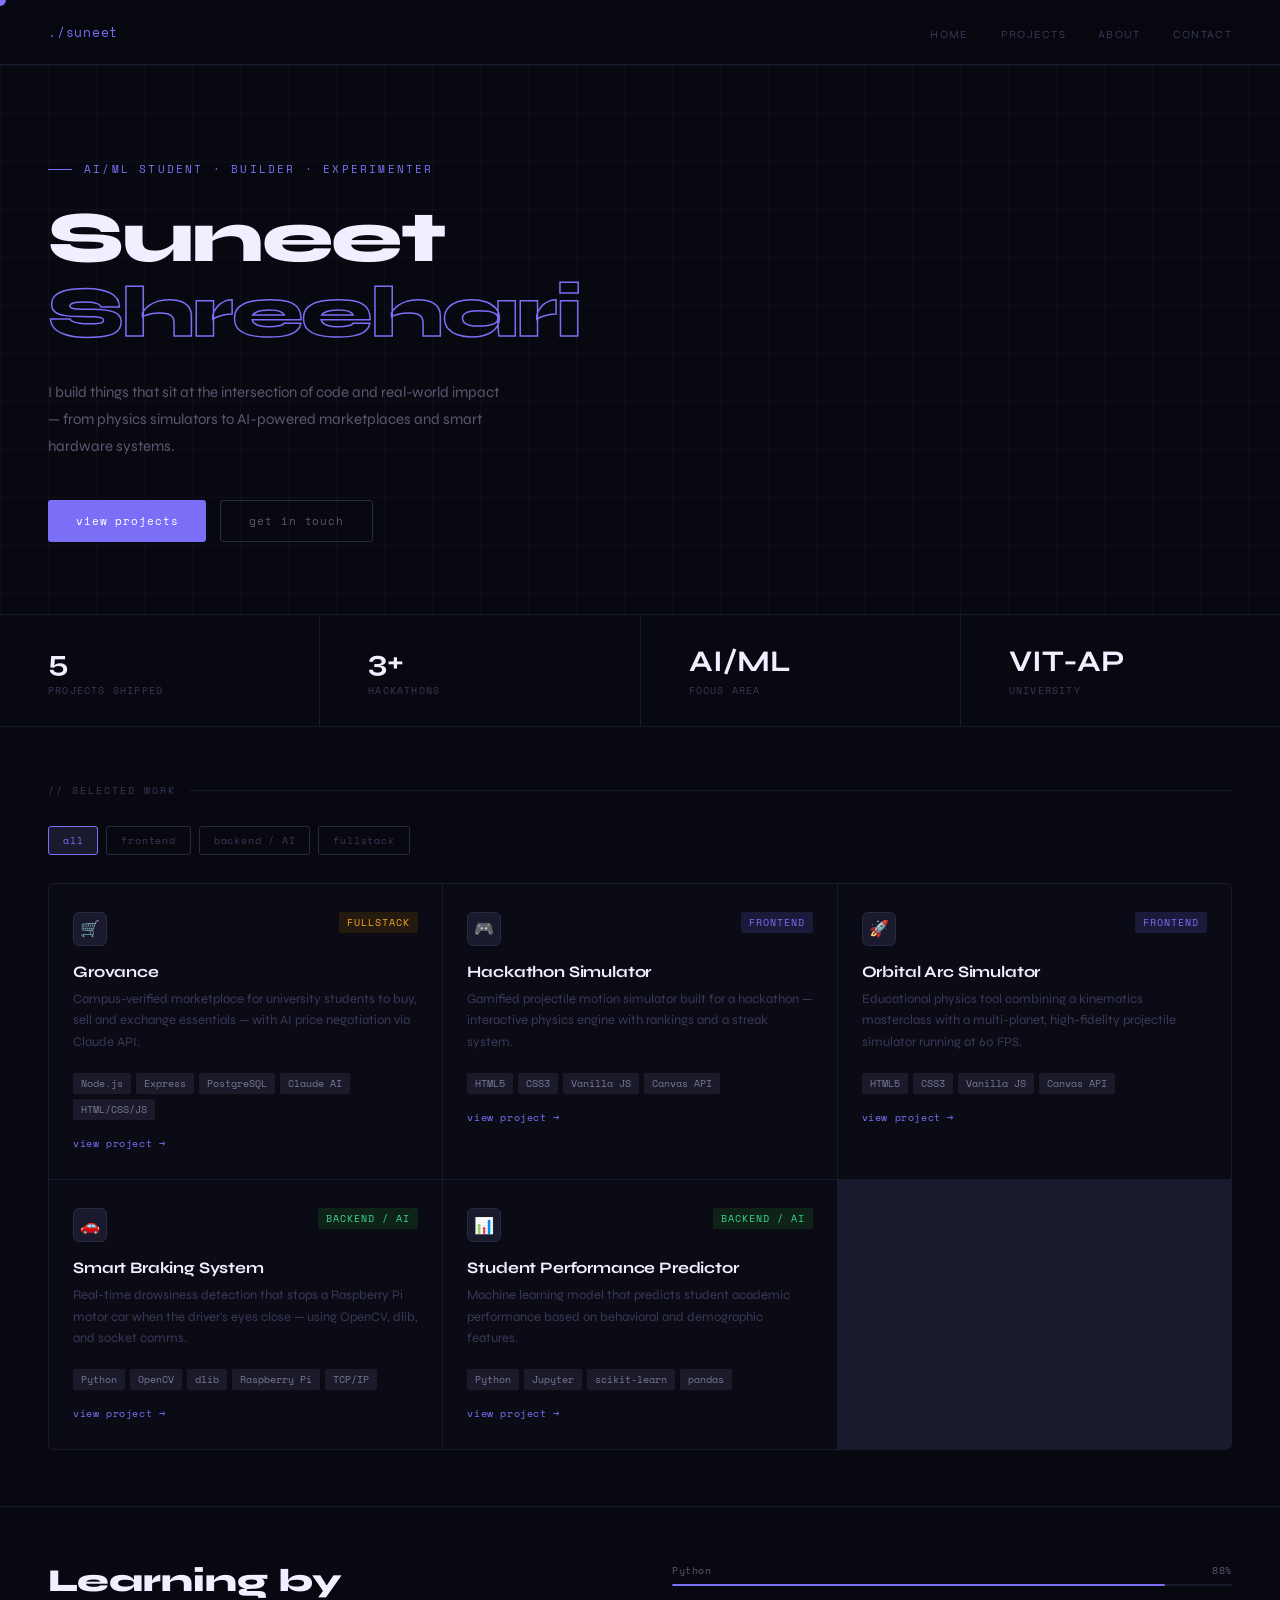
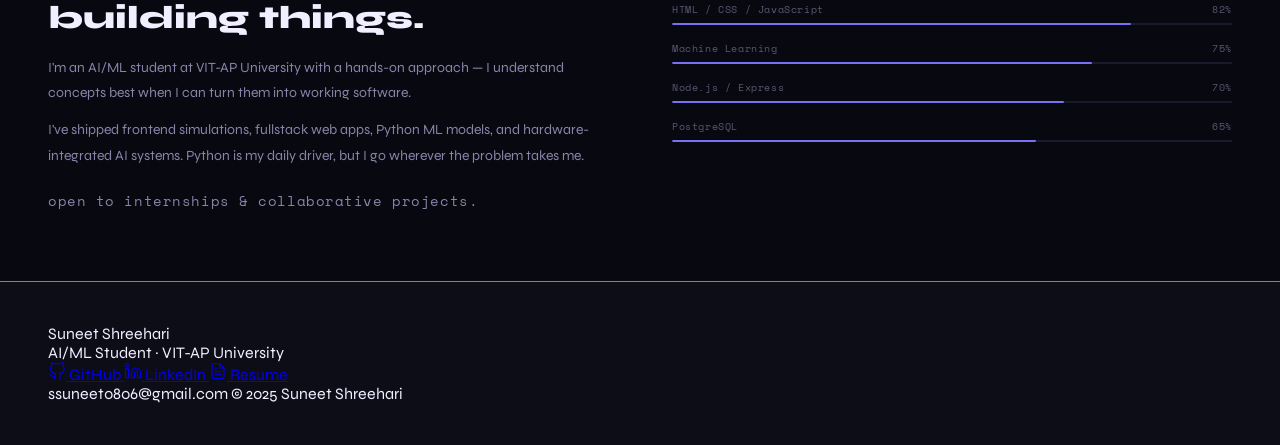
==== index.html @ 99179fab "Rename index (2).html to index.html" ====
<!DOCTYPE html>
<html lang="en">
<head>
  <meta charset="UTF-8" />
  <meta name="viewport" content="width=device-width, initial-scale=1.0" />
  <title>Suneet Shreehari — Portfolio</title>
  <link rel="stylesheet" href="style.css" />
</head>
<body>

  <!-- ── Cursor elements ── -->
  <canvas id="trail"></canvas>
  <div id="cursor"></div>
  <div id="cursor-ring"></div>
  <div id="cursor-label"></div>

  <!-- ══════════════════════════════════════
       NAV
  ══════════════════════════════════════ -->
  <nav>
    <div class="logo">./suneet</div>
    <ul class="nav-links">
      <li><a href="#hero">home</a></li>
      <li><a href="#projects">projects</a></li>
      <li><a href="#about">about</a></li>
      <li><a href="#contact">contact</a></li>
    </ul>
  </nav>

  <!-- ══════════════════════════════════════
       HERO
  ══════════════════════════════════════ -->
  <section class="hero" id="hero">
    <div class="hero-bg-grid"></div>
    <div class="hero-eyebrow">AI/ML student · builder · experimenter</div>
    <h1>Suneet<br><em>Shreehari</em></h1>
    <p class="hero-desc">
      I build things that sit at the intersection of code and real-world impact —
      from physics simulators to AI-powered marketplaces and smart hardware systems.
    </p>
    <div class="cta-row">
      <button class="btn-primary"
        onclick="document.getElementById('projects').scrollIntoView({behavior:'smooth'})">
        view projects
      </button>
      <button class="btn-secondary"
        onclick="document.getElementById('contact').scrollIntoView({behavior:'smooth'})">
        get in touch
      </button>
    </div>
  </section>

  <!-- ══════════════════════════════════════
       STATS BAR
  ══════════════════════════════════════ -->
  <div class="stats-bar">
    <div class="stat">
      <div class="stat-num">5</div>
      <div class="stat-label">projects shipped</div>
    </div>
    <div class="stat">
      <div class="stat-num">3+</div>
      <div class="stat-label">hackathons</div>
    </div>
    <div class="stat">
      <div class="stat-num">AI/ML</div>
      <div class="stat-label">focus area</div>
    </div>
    <div class="stat">
      <div class="stat-num">VIT-AP</div>
      <div class="stat-label">university</div>
    </div>
  </div>

  <!-- ══════════════════════════════════════
       PROJECTS
  ══════════════════════════════════════ -->
  <section class="projects" id="projects">
    <div class="sec-header">
      <span class="sec-label">// selected work</span>
      <div class="sec-line"></div>
    </div>

    <!-- Filter tabs -->
    <div class="filter-tabs">
      <button class="ftab active" onclick="filterProjects('all', this)">all</button>
      <button class="ftab" onclick="filterProjects('web', this)">frontend</button>
      <button class="ftab" onclick="filterProjects('backend', this)">backend / AI</button>
      <button class="ftab" onclick="filterProjects('fullstack', this)">fullstack</button>
    </div>

    <div class="projects-grid" id="projects-grid">

      <!-- Grovance — Fullstack -->
      <div class="pc" data-type="fullstack">
        <div class="pc-top">
          <div class="pc-icon">🛒</div>
          <span class="pc-tag tag-fullstack">fullstack</span>
        </div>
        <div class="pc-title">Grovance</div>
        <div class="pc-desc">
          Campus-verified marketplace for university students to buy, sell and
          exchange essentials — with AI price negotiation via Claude API.
        </div>
        <div class="pc-stack">
          <span class="pill">Node.js</span>
          <span class="pill">Express</span>
          <span class="pill">PostgreSQL</span>
          <span class="pill">Claude AI</span>
          <span class="pill">HTML/CSS/JS</span>
        </div>
        <a href="https://github.com/Suneet0806/Grovance-Website" target="_blank" rel="noopener" class="pc-link">view project →</a>
      </div>

      <!-- Hackathon Project — Frontend -->
      <div class="pc" data-type="web">
        <div class="pc-top">
          <div class="pc-icon">🎮</div>
          <span class="pc-tag tag-web">frontend</span>
        </div>
        <div class="pc-title">Hackathon Simulator</div>
        <div class="pc-desc">
          Gamified projectile motion simulator built for a hackathon — 
          interactive physics engine with rankings and a streak system.
        </div>
        <div class="pc-stack">
          <span class="pill">HTML5</span>
          <span class="pill">CSS3</span>
          <span class="pill">Vanilla JS</span>
          <span class="pill">Canvas API</span>
        </div>
        <a href="https://github.com/Suneet0806/Hackathon_Project" target="_blank" rel="noopener" class="pc-link">view project →</a>
      </div>

      <!-- Projectile Motion Simulator — Frontend -->
      <div class="pc" data-type="web">
        <div class="pc-top">
          <div class="pc-icon">🚀</div>
          <span class="pc-tag tag-web">frontend</span>
        </div>
        <div class="pc-title">Orbital Arc Simulator</div>
        <div class="pc-desc">
          Educational physics tool combining a kinematics masterclass with
          a multi-planet, high-fidelity projectile simulator running at 60 FPS.
        </div>
        <div class="pc-stack">
          <span class="pill">HTML5</span>
          <span class="pill">CSS3</span>
          <span class="pill">Vanilla JS</span>
          <span class="pill">Canvas API</span>
        </div>
        <a href="https://github.com/Suneet0806/Projectile-Motion-Simulator" target="_blank" rel="noopener" class="pc-link">view project →</a>
      </div>

      <!-- Smart Braking System — Backend/AI -->
      <div class="pc" data-type="backend">
        <div class="pc-top">
          <div class="pc-icon">🚗</div>
          <span class="pc-tag tag-backend">backend / AI</span>
        </div>
        <div class="pc-title">Smart Braking System</div>
        <div class="pc-desc">
          Real-time drowsiness detection that stops a Raspberry Pi motor car
          when the driver's eyes close — using OpenCV, dlib, and socket comms.
        </div>
        <div class="pc-stack">
          <span class="pill">Python</span>
          <span class="pill">OpenCV</span>
          <span class="pill">dlib</span>
          <span class="pill">Raspberry Pi</span>
          <span class="pill">TCP/IP</span>
        </div>
        <a href="https://github.com/Suneet0806/Smart-Braking-System-Based-on-Driver-Monitoring" target="_blank" rel="noopener" class="pc-link">view project →</a>
      </div>

      <!-- Student Performance Predictor — Backend/AI -->
      <div class="pc" data-type="backend">
        <div class="pc-top">
          <div class="pc-icon">📊</div>
          <span class="pc-tag tag-backend">backend / AI</span>
        </div>
        <div class="pc-title">Student Performance Predictor</div>
        <div class="pc-desc">
          Machine learning model that predicts student academic performance
          based on behavioral and demographic features.
        </div>
        <div class="pc-stack">
          <span class="pill">Python</span>
          <span class="pill">Jupyter</span>
          <span class="pill">scikit-learn</span>
          <span class="pill">pandas</span>
        </div>
        <a href="https://github.com/Suneet0806/Student_Performance_Predictor" target="_blank" rel="noopener" class="pc-link">view project →</a>
      </div>

    </div>
  </section>

  <!-- ══════════════════════════════════════
       ABOUT
  ══════════════════════════════════════ -->
  <div class="about-section" id="about">
    <div class="about-text">
      <h2>Learning by<br>building things.</h2>
      <p>I'm an AI/ML student at VIT-AP University with a hands-on approach — I understand concepts best when I can turn them into working software.</p>
      <p>I've shipped frontend simulations, fullstack web apps, Python ML models, and hardware-integrated AI systems. Python is my daily driver, but I go wherever the problem takes me.</p>
      <p class="about-mono">open to internships &amp; collaborative projects.</p>
    </div>

    <!-- Skills — update percentages as you grow -->
    <div class="skills-list">
      <div class="skill-row">
        <div class="skill-label"><span>Python</span><span>88%</span></div>
        <div class="skill-bg"><div class="skill-fill" style="width:88%; animation-delay:0.1s"></div></div>
      </div>
      <div class="skill-row">
        <div class="skill-label"><span>HTML / CSS / JavaScript</span><span>82%</span></div>
        <div class="skill-bg"><div class="skill-fill" style="width:82%; animation-delay:0.2s"></div></div>
      </div>
      <div class="skill-row">
        <div class="skill-label"><span>Machine Learning</span><span>75%</span></div>
        <div class="skill-bg"><div class="skill-fill" style="width:75%; animation-delay:0.3s"></div></div>
      </div>
      <div class="skill-row">
        <div class="skill-label"><span>Node.js / Express</span><span>70%</span></div>
        <div class="skill-bg"><div class="skill-fill" style="width:70%; animation-delay:0.4s"></div></div>
      </div>
      <div class="skill-row">
        <div class="skill-label"><span>PostgreSQL</span><span>65%</span></div>
        <div class="skill-bg"><div class="skill-fill" style="width:65%; animation-delay:0.5s"></div></div>
      </div>
    </div>
  </div>

  <!-- ══════════════════════════════════════
       FOOTER / CONTACT
  ══════════════════════════════════════ -->
  <footer id="contact">
    <div class="footer-inner">
      <div class="footer-top">
        <div class="footer-name">Suneet Shreehari</div>
        <div class="footer-tagline">AI/ML Student · VIT-AP University</div>
      </div>

      <div class="footer-links">
        <a href="https://github.com/Suneet0806" target="_blank" rel="noopener" class="footer-link">
          <svg width="18" height="18" viewBox="0 0 24 24" fill="none" stroke="currentColor" stroke-width="1.5" stroke-linecap="round" stroke-linejoin="round"><path d="M9 19c-5 1.5-5-2.5-7-3m14 6v-3.87a3.37 3.37 0 0 0-.94-2.61c3.14-.35 6.44-1.54 6.44-7A5.44 5.44 0 0 0 20 4.77 5.07 5.07 0 0 0 19.91 1S18.73.65 16 2.48a13.38 13.38 0 0 0-7 0C6.27.65 5.09 1 5.09 1A5.07 5.07 0 0 0 5 4.77a5.44 5.44 0 0 0-1.5 3.78c0 5.42 3.3 6.61 6.44 7A3.37 3.37 0 0 0 9 18.13V22"/></svg>
          <span>GitHub</span>
        </a>
        <a href="https://www.linkedin.com/in/suneet-shreehari-6057a62bb" target="_blank" rel="noopener" class="footer-link">
          <svg width="18" height="18" viewBox="0 0 24 24" fill="none" stroke="currentColor" stroke-width="1.5" stroke-linecap="round" stroke-linejoin="round"><path d="M16 8a6 6 0 0 1 6 6v7h-4v-7a2 2 0 0 0-2-2 2 2 0 0 0-2 2v7h-4v-7a6 6 0 0 1 6-6z"/><rect x="2" y="9" width="4" height="12"/><circle cx="4" cy="4" r="2"/></svg>
          <span>LinkedIn</span>
        </a>
        <a href="https://docs.google.com/document/d/1YlV_6NzHFDZN1lQLPggZsA5HtNs7Rvi-w0sEjKLotTM/edit?usp=sharing" target="_blank" rel="noopener" class="footer-link footer-link--resume">
          <svg width="18" height="18" viewBox="0 0 24 24" fill="none" stroke="currentColor" stroke-width="1.5" stroke-linecap="round" stroke-linejoin="round"><path d="M14 2H6a2 2 0 0 0-2 2v16a2 2 0 0 0 2 2h12a2 2 0 0 0 2-2V8z"/><polyline points="14 2 14 8 20 8"/><line x1="16" y1="13" x2="8" y2="13"/><line x1="16" y1="17" x2="8" y2="17"/><polyline points="10 9 9 9 8 9"/></svg>
          <span>Resume</span>
        </a>
      </div>

      <div class="footer-bottom">
        <span class="footer-email">ssuneet0806@gmail.com</span>
        <span class="footer-copy">© 2025 Suneet Shreehari</span>
      </div>
    </div>
  </footer>

  <script src="script.js"></script>
</body>
</html>
---- style.css ----
/* ══════════════════════════════════════════
   Portfolio — style.css
   ══════════════════════════════════════════ */

/* ── Google Fonts ── */
@import url('https://fonts.googleapis.com/css2?family=Space+Mono:ital,wght@0,400;0,700;1,400&family=Syne:wght@400;500;700;800&display=swap');

/* ── Design tokens ── */
:root {
  --purple:       #7c6ff7;
  --purple-light: #a89cf7;
  --bg:           #080810;
  --bg2:          #0b0b16;
  --bg3:          #0f0f1e;
  --border:       #1a1a2e;
  --border2:      #2a2a3e;
  --text:         #f0eeff;
  --text2:        #8884a8;
  --text3:        #5a5870;
  --text4:        #3a3858;
  --green:        #3dd68c;
  --amber:        #f5a623;
}

/* ── Reset ── */
*, *::before, *::after {
  box-sizing: border-box;
  margin: 0;
  padding: 0;
}

html {
  scroll-behavior: smooth;
}

body {
  font-family: 'Syne', sans-serif;
  background: var(--bg);
  color: var(--text);
  min-height: 100vh;
  cursor: none;
  overflow-x: hidden;
}

/* ══════════════════════════════════════════
   CURSOR EFFECTS
   ══════════════════════════════════════════ */

#cursor {
  position: fixed;
  width: 12px;
  height: 12px;
  border-radius: 50%;
  background: var(--purple);
  pointer-events: none;
  z-index: 9999;
  transform: translate(-50%, -50%);
  transition: transform 0.12s, background 0.2s, width 0.2s, height 0.2s;
  mix-blend-mode: screen;
}

#cursor-ring {
  position: fixed;
  width: 36px;
  height: 36px;
  border-radius: 50%;
  border: 1px solid rgba(124, 111, 247, 0.5);
  pointer-events: none;
  z-index: 9998;
  transform: translate(-50%, -50%);
  transition: width 0.2s, height 0.2s, border-color 0.2s;
}

#cursor-label {
  position: fixed;
  pointer-events: none;
  z-index: 9997;
  font-family: 'Space Mono', monospace;
  font-size: 10px;
  color: var(--purple-light);
  letter-spacing: 0.1em;
  opacity: 0;
  transition: opacity 0.2s;
  white-space: nowrap;
  transform: translate(16px, -50%);
}

canvas#trail {
  position: fixed;
  top: 0;
  left: 0;
  pointer-events: none;
  z-index: 9996;
}

.spark {
  position: fixed;
  border-radius: 50%;
  pointer-events: none;
  z-index: 9995;
}

/* Click ripple */
.ripple {
  position: fixed;
  border-radius: 50%;
  border: 1px solid var(--purple);
  pointer-events: none;
  z-index: 9994;
  transform: translate(-50%, -50%) scale(0);
  animation: rippleOut 0.6s ease-out forwards;
}

@keyframes rippleOut {
  to {
    transform: translate(-50%, -50%) scale(1);
    opacity: 0;
  }
}

/* ══════════════════════════════════════════
   NAV
   ══════════════════════════════════════════ */

nav {
  display: flex;
  justify-content: space-between;
  align-items: center;
  padding: 22px 48px;
  border-bottom: 1px solid var(--border);
  position: sticky;
  top: 0;
  background: rgba(8, 8, 16, 0.92);
  backdrop-filter: blur(12px);
  -webkit-backdrop-filter: blur(12px);
  z-index: 100;
}

.logo {
  font-family: 'Space Mono', monospace;
  font-size: 13px;
  color: var(--purple);
  letter-spacing: 0.06em;
}

.nav-links {
  display: flex;
  gap: 32px;
  list-style: none;
}

.nav-links a {
  font-size: 11px;
  color: var(--text4);
  text-decoration: none;
  letter-spacing: 0.12em;
  text-transform: uppercase;
  transition: color 0.2s;
  cursor: none;
}

.nav-links a:hover {
  color: var(--text);
}

/* ══════════════════════════════════════════
   HERO
   ══════════════════════════════════════════ */

.hero {
  padding: 96px 48px 72px;
  border-bottom: 1px solid var(--border);
  position: relative;
  overflow: hidden;
}

.hero-bg-grid {
  position: absolute;
  inset: 0;
  background-image:
    linear-gradient(var(--border) 1px, transparent 1px),
    linear-gradient(90deg, var(--border) 1px, transparent 1px);
  background-size: 48px 48px;
  opacity: 0.4;
  pointer-events: none;
}

.hero-eyebrow {
  font-family: 'Space Mono', monospace;
  font-size: 11px;
  color: var(--purple);
  letter-spacing: 0.2em;
  text-transform: uppercase;
  margin-bottom: 24px;
  display: flex;
  align-items: center;
  gap: 12px;
  position: relative;
}

.hero-eyebrow::before {
  content: '';
  display: inline-block;
  width: 24px;
  height: 1px;
  background: var(--purple);
}

.hero h1 {
  font-size: 72px;
  font-weight: 800;
  line-height: 1.04;
  letter-spacing: -0.03em;
  margin-bottom: 28px;
  color: var(--text);
  position: relative;
}

/* The outlined/stroked word in the headline */
.hero h1 em {
  font-style: normal;
  color: transparent;
  -webkit-text-stroke: 1.5px var(--purple);
}

.hero-desc {
  font-size: 15px;
  color: var(--text3);
  max-width: 460px;
  line-height: 1.8;
  margin-bottom: 40px;
  position: relative;
}

.cta-row {
  display: flex;
  gap: 14px;
  position: relative;
}

.btn-primary {
  font-family: 'Space Mono', monospace;
  font-size: 11px;
  padding: 12px 28px;
  background: var(--purple);
  color: #fff;
  border: none;
  border-radius: 3px;
  cursor: none;
  letter-spacing: 0.08em;
  transition: background 0.2s, transform 0.1s;
}

.btn-primary:hover  { background: #6a5de8; transform: translateY(-1px); }
.btn-primary:active { transform: translateY(0); }

.btn-secondary {
  font-family: 'Space Mono', monospace;
  font-size: 11px;
  padding: 12px 28px;
  background: transparent;
  color: var(--text3);
  border: 1px solid var(--border2);
  border-radius: 3px;
  cursor: none;
  letter-spacing: 0.08em;
  transition: border-color 0.2s, color 0.2s, transform 0.1s;
}

.btn-secondary:hover  { border-color: var(--purple); color: var(--text); transform: translateY(-1px); }
.btn-secondary:active { transform: translateY(0); }

/* ══════════════════════════════════════════
   STATS BAR
   ══════════════════════════════════════════ */

.stats-bar {
  display: flex;
  border-bottom: 1px solid var(--border);
}

.stat {
  flex: 1;
  padding: 28px 48px;
  border-right: 1px solid var(--border);
}

.stat:last-child {
  border-right: none;
}

.stat-num {
  font-size: 30px;
  font-weight: 700;
  color: var(--text);
  margin-bottom: 4px;
}

.stat-label {
  font-family: 'Space Mono', monospace;
  font-size: 10px;
  color: var(--text4);
  letter-spacing: 0.12em;
  text-transform: uppercase;
}

/* ══════════════════════════════════════════
   PROJECTS
   ══════════════════════════════════════════ */

.projects {
  padding: 56px 48px;
}

.sec-header {
  display: flex;
  align-items: center;
  gap: 14px;
  margin-bottom: 28px;
}

.sec-label {
  font-family: 'Space Mono', monospace;
  font-size: 10px;
  color: var(--text4);
  letter-spacing: 0.2em;
  text-transform: uppercase;
  white-space: nowrap;
}

.sec-line {
  flex: 1;
  height: 1px;
  background: var(--border);
}

/* Filter tabs */
.filter-tabs {
  display: flex;
  gap: 8px;
  margin-bottom: 28px;
  flex-wrap: wrap;
}

.ftab {
  font-family: 'Space Mono', monospace;
  font-size: 10px;
  padding: 6px 14px;
  border-radius: 3px;
  border: 1px solid var(--border2);
  background: transparent;
  color: var(--text4);
  cursor: none;
  letter-spacing: 0.08em;
  transition: all 0.15s;
}

.ftab.active,
.ftab:hover {
  background: #1a1a2e;
  color: var(--purple);
  border-color: var(--purple);
}

/* Grid */
.projects-grid {
  display: grid;
  grid-template-columns: repeat(3, 1fr);
  gap: 1px;
  background: var(--border);
  border: 1px solid var(--border);
  border-radius: 6px;
  overflow: hidden;
}

/* Project card */
.pc {
  background: var(--bg2);
  padding: 28px 24px;
  transition: background 0.2s;
  position: relative;
  overflow: hidden;
}

.pc:hover {
  background: var(--bg3);
}

/* Purple sweep line on hover */
.pc::before {
  content: '';
  position: absolute;
  top: 0; left: 0; right: 0;
  height: 2px;
  background: var(--purple);
  transform: scaleX(0);
  transform-origin: left;
  transition: transform 0.35s cubic-bezier(0.4, 0, 0.2, 1);
}

.pc:hover::before {
  transform: scaleX(1);
}

.pc.hidden {
  display: none;
}

.pc-top {
  display: flex;
  justify-content: space-between;
  align-items: flex-start;
  margin-bottom: 16px;
}

/* Category badge */
.pc-tag {
  font-family: 'Space Mono', monospace;
  font-size: 10px;
  letter-spacing: 0.1em;
  text-transform: uppercase;
  padding: 3px 8px;
  border-radius: 2px;
}

.tag-web       { background: #1a1a3a; color: var(--purple); }
.tag-backend   { background: #0e2218; color: var(--green);  }
.tag-fullstack { background: #241a0e; color: var(--amber);  }

.pc-icon {
  width: 34px;
  height: 34px;
  border-radius: 6px;
  background: #1a1a2e;
  border: 1px solid var(--border2);
  display: flex;
  align-items: center;
  justify-content: center;
  font-size: 16px;
}

.pc-title {
  font-size: 16px;
  font-weight: 700;
  color: var(--text);
  margin-bottom: 8px;
  letter-spacing: -0.01em;
}

.pc-desc {
  font-size: 13px;
  color: var(--text4);
  line-height: 1.65;
  margin-bottom: 20px;
}

.pc-stack {
  display: flex;
  gap: 5px;
  flex-wrap: wrap;
}

.pill {
  font-family: 'Space Mono', monospace;
  font-size: 10px;
  padding: 3px 8px;
  background: #1a1a2a;
  color: #7a7898;
  border-radius: 2px;
}

.pc-link {
  display: inline-flex;
  align-items: center;
  gap: 6px;
  margin-top: 16px;
  font-family: 'Space Mono', monospace;
  font-size: 10px;
  color: var(--purple);
  text-decoration: none;
  letter-spacing: 0.06em;
  cursor: none;
  transition: gap 0.2s;
}

.pc-link:hover {
  gap: 10px;
}

/* ══════════════════════════════════════════
   ABOUT
   ══════════════════════════════════════════ */

.about-section {
  border-top: 1px solid var(--border);
  padding: 56px 48px;
  display: grid;
  grid-template-columns: 1fr 1fr;
  gap: 64px;
}

.about-text h2 {
  font-size: 32px;
  font-weight: 800;
  color: var(--text);
  margin-bottom: 18px;
  line-height: 1.15;
}

.about-text p {
  font-size: 14px;
  color: var(--text2);
  line-height: 1.8;
  margin-bottom: 12px;
}

.about-mono {
  font-family: 'Space Mono', monospace;
  font-size: 11px;
  color: var(--text4);
  margin-top: 20px;
  letter-spacing: 0.04em;
}

/* Skills */
.skills-list {
  display: flex;
  flex-direction: column;
  gap: 16px;
}

.skill-row {
  display: flex;
  flex-direction: column;
  gap: 6px;
}

.skill-label {
  display: flex;
  justify-content: space-between;
  font-family: 'Space Mono', monospace;
  font-size: 10px;
  color: var(--text3);
  letter-spacing: 0.06em;
}

.skill-bg {
  height: 2px;
  background: var(--border);
  border-radius: 2px;
  overflow: hidden;
}

.skill-fill {
  height: 100%;
  border-radius: 2px;
  background: var(--purple);
  transform-origin: left;
  transform: scaleX(0);
  animation: skillGrow 1.2s cubic-bezier(0.4, 0, 0.2, 1) forwards;
}

@keyframes skillGrow {
  to { transform: scaleX(1); }
}

/* ══════════════════════════════════════════
   FOOTER / CONTACT
   ══════════════════════════════════════════ */

footer {
  border-top: 1px solid var(--purple);
  padding: 42px 48px;
  display: flex;
  justify-content: space-between;
  align-items: center;
  flex-wrap: wrap;
  gap: 20px;
  background: #0d0d18;
}

.foot-mono {
  font-family: 'Space Mono', monospace;
  font-size: 13px;
  color: #d6d1ff;
  letter-spacing: 0.08em;
}

.foot-mono span {
  color: var(--purple-light);
  font-weight: 700;
}

.social-links {
  display: flex;
  gap: 14px;
}

.slink {
  font-family: 'Space Mono', monospace;
  font-size: 11px;
  padding: 12px 22px;
  border: 1px solid var(--purple);
  border-radius: 6px;
  color: white;
  cursor: none;
  background: rgba(124,111,247,0.12);
  letter-spacing: 0.12em;
  transition: all 0.2s ease;
}

.slink:hover {
  background: var(--purple);
  color: white;
  transform: translateY(-2px);
  box-shadow: 0 0 18px rgba(124,111,247,0.4);
}

/* ══════════════════════════════════════════
   RESPONSIVE
   ══════════════════════════════════════════ */

@media (max-width: 768px) {
  nav              { padding: 16px 24px; }
  .hero            { padding: 56px 24px 48px; }
  .hero h1         { font-size: 44px; }
  .stats-bar       { flex-wrap: wrap; }
  .stat            { padding: 20px 24px; }
  .projects        { padding: 40px 24px; }
  .projects-grid   { grid-template-columns: 1fr; }
  .about-section   { grid-template-columns: 1fr; gap: 32px; padding: 40px 24px; }
  footer           { padding: 24px; }
}
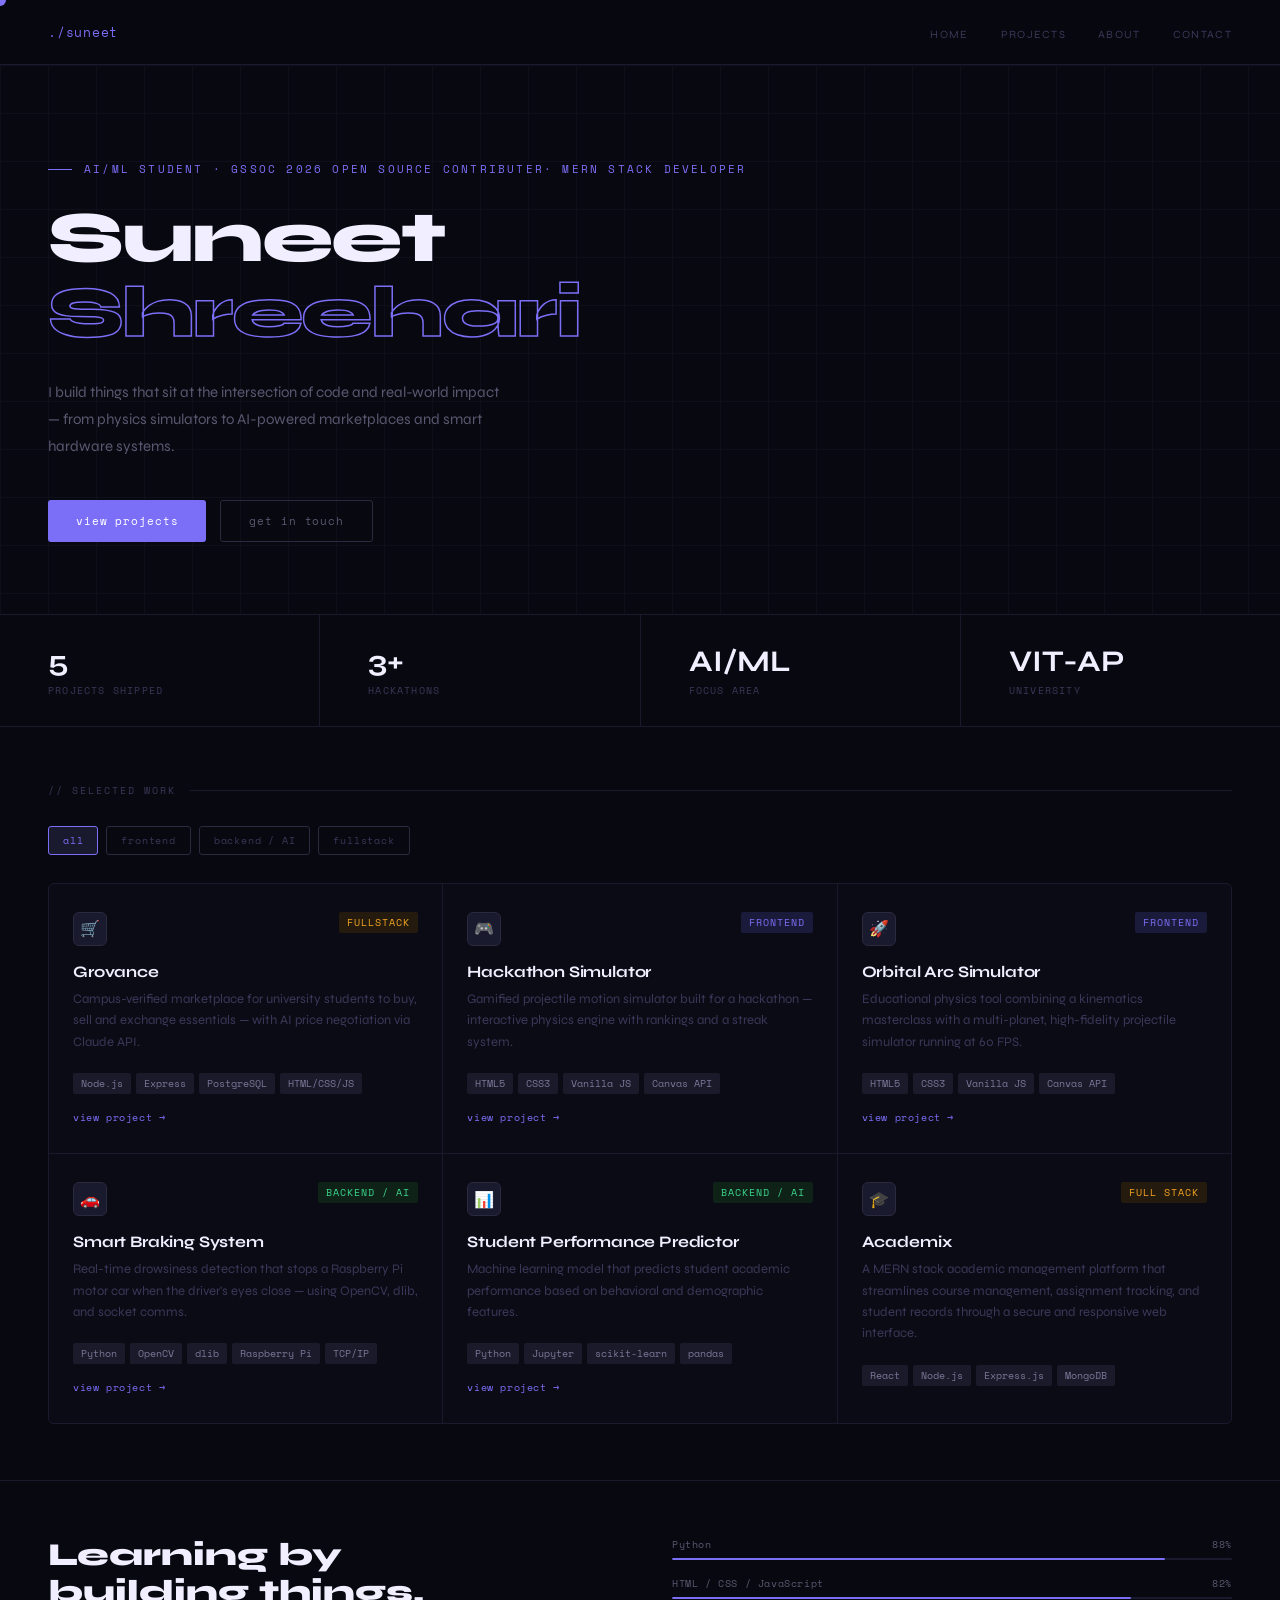
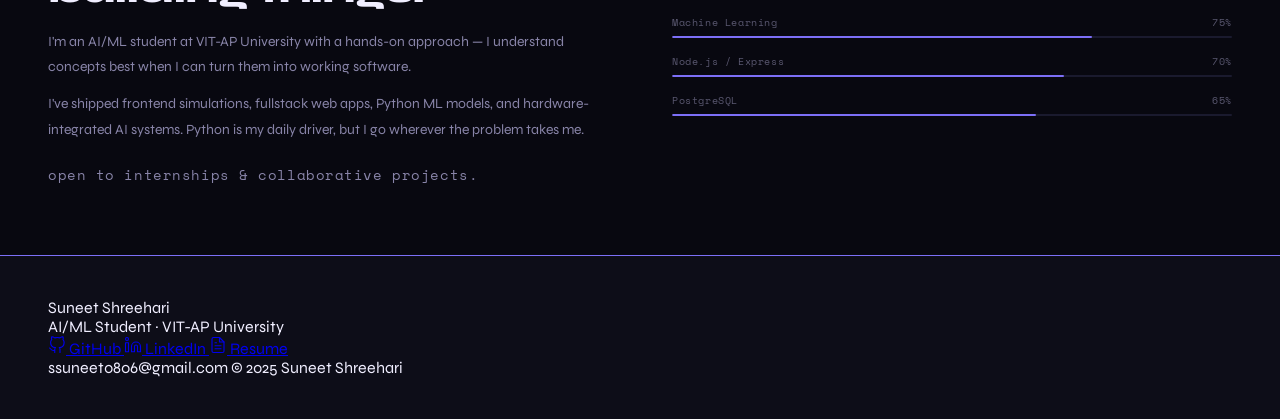
==== commit 56f8886a: "Update hero section and add new project details" ====
--- a/index.html
+++ b/index.html
@@ -32,7 +32,7 @@
   ══════════════════════════════════════ -->
   <section class="hero" id="hero">
     <div class="hero-bg-grid"></div>
-    <div class="hero-eyebrow">AI/ML student · builder · experimenter</div>
+    <div class="hero-eyebrow">AI/ML student · GSSOC 2026 Open Source Contributer· MERN Stack Developer  </div>
     <h1>Suneet<br><em>Shreehari</em></h1>
     <p class="hero-desc">
       I build things that sit at the intersection of code and real-world impact —
@@ -106,7 +106,6 @@
           <span class="pill">Node.js</span>
           <span class="pill">Express</span>
           <span class="pill">PostgreSQL</span>
-          <span class="pill">Claude AI</span>
           <span class="pill">HTML/CSS/JS</span>
         </div>
         <a href="https://github.com/Suneet0806/Grovance-Website" target="_blank" rel="noopener" class="pc-link">view project →</a>
@@ -193,7 +192,27 @@
         <a href="https://github.com/Suneet0806/Student_Performance_Predictor" target="_blank" rel="noopener" class="pc-link">view project →</a>
       </div>
 
-    </div>
+      <div class="pc" data-type="fullstack">
+  <div class="pc-top">
+    <div class="pc-icon">🎓</div>
+    <span class="pc-tag tag-fullstack">full stack</span>
+  </div>
+  <div class="pc-title">Academix</div>
+  <div class="pc-desc">
+    A MERN stack academic management platform that streamlines course management,
+    assignment tracking, and student records through a secure and responsive web interface.
+  </div>
+  <div class="pc-stack">
+    <span class="pill">React</span>
+    <span class="pill">Node.js</span>
+    <span class="pill">Express.js</span>
+    <span class="pill">MongoDB</span>
+  </div>
+    </div>
+    
+
+
+    
   </section>
 
   <!-- ══════════════════════════════════════
@@ -251,7 +270,7 @@
           <svg width="18" height="18" viewBox="0 0 24 24" fill="none" stroke="currentColor" stroke-width="1.5" stroke-linecap="round" stroke-linejoin="round"><path d="M16 8a6 6 0 0 1 6 6v7h-4v-7a2 2 0 0 0-2-2 2 2 0 0 0-2 2v7h-4v-7a6 6 0 0 1 6-6z"/><rect x="2" y="9" width="4" height="12"/><circle cx="4" cy="4" r="2"/></svg>
           <span>LinkedIn</span>
         </a>
-        <a href="https://docs.google.com/document/d/1YlV_6NzHFDZN1lQLPggZsA5HtNs7Rvi-w0sEjKLotTM/edit?usp=sharing" target="_blank" rel="noopener" class="footer-link footer-link--resume">
+        <a href="https://docs.google.com/document/d/1xjal-zaYezS03rgrLXHQ5E9qm6Frmm8q/edit?usp=sharing&ouid=116085271585321196309&rtpof=true&sd=true" target="_blank" rel="noopener" class="footer-link footer-link--resume">
           <svg width="18" height="18" viewBox="0 0 24 24" fill="none" stroke="currentColor" stroke-width="1.5" stroke-linecap="round" stroke-linejoin="round"><path d="M14 2H6a2 2 0 0 0-2 2v16a2 2 0 0 0 2 2h12a2 2 0 0 0 2-2V8z"/><polyline points="14 2 14 8 20 8"/><line x1="16" y1="13" x2="8" y2="13"/><line x1="16" y1="17" x2="8" y2="17"/><polyline points="10 9 9 9 8 9"/></svg>
           <span>Resume</span>
         </a>
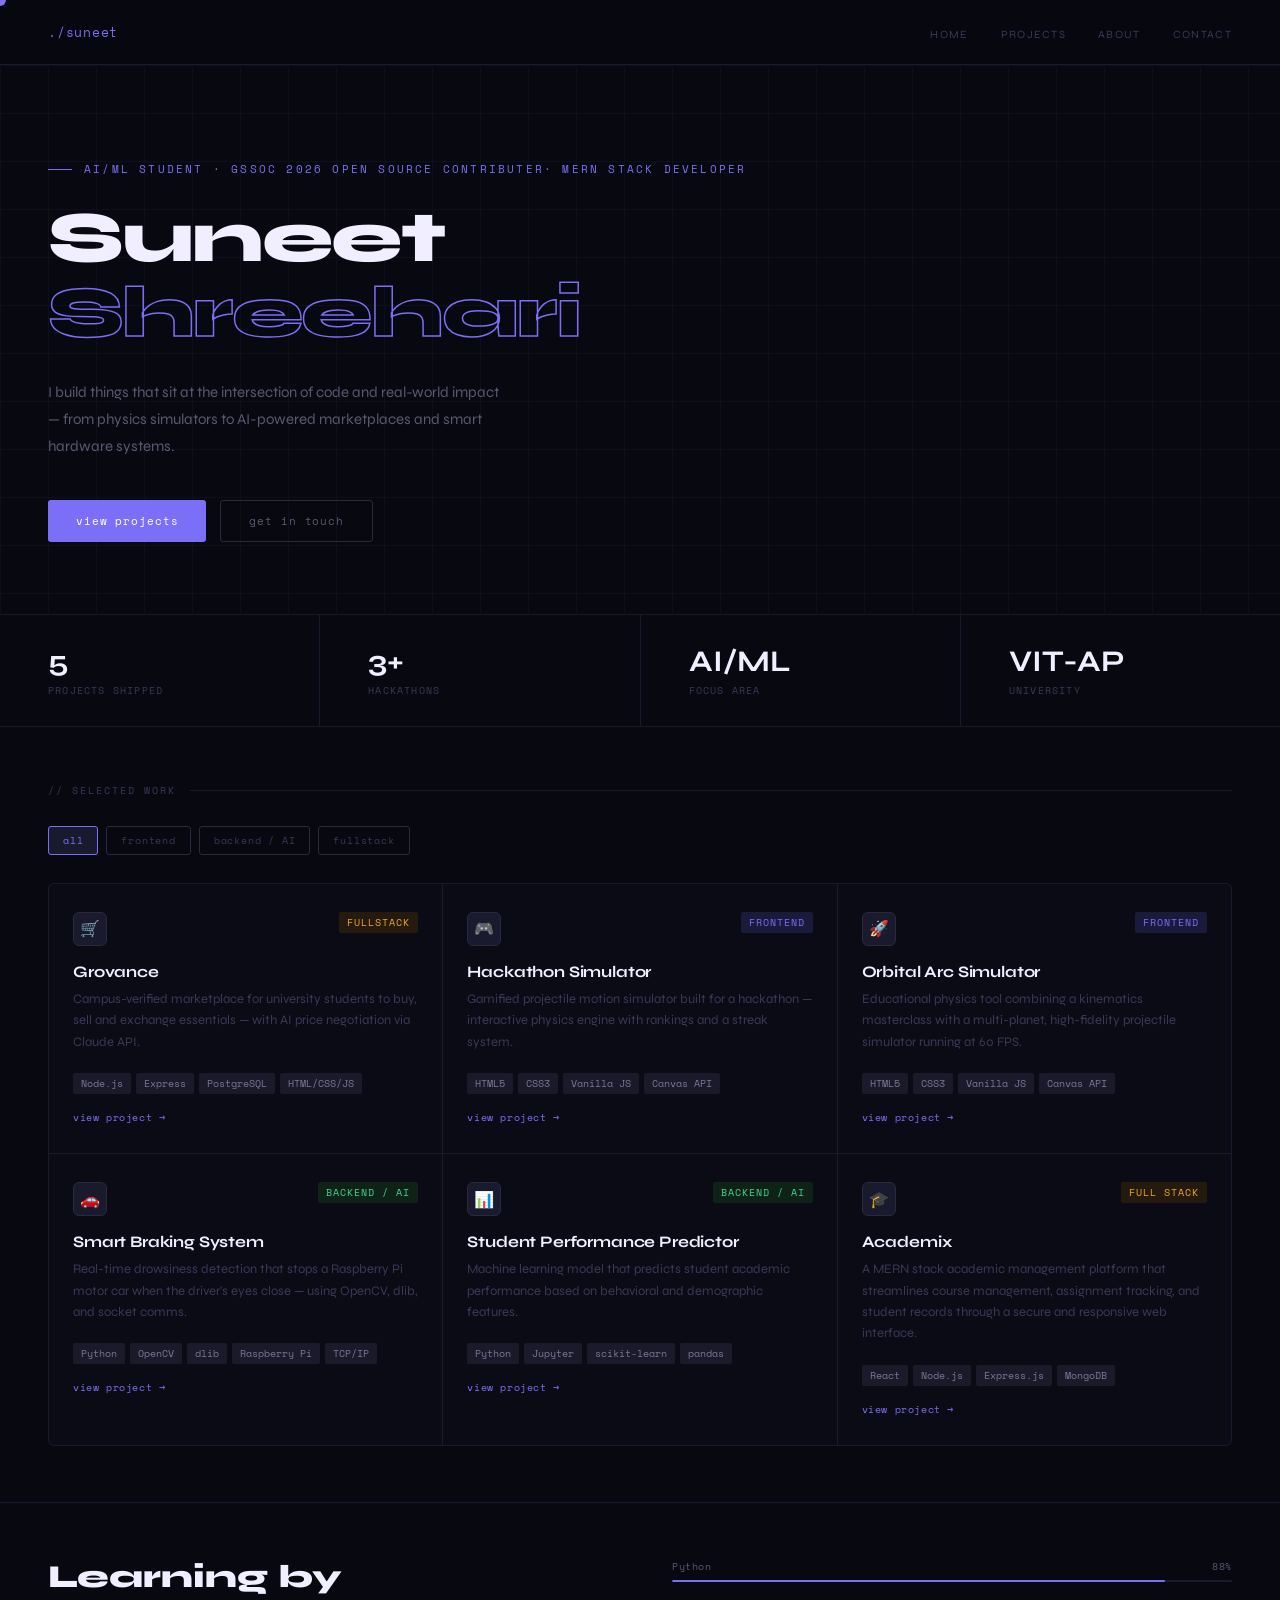
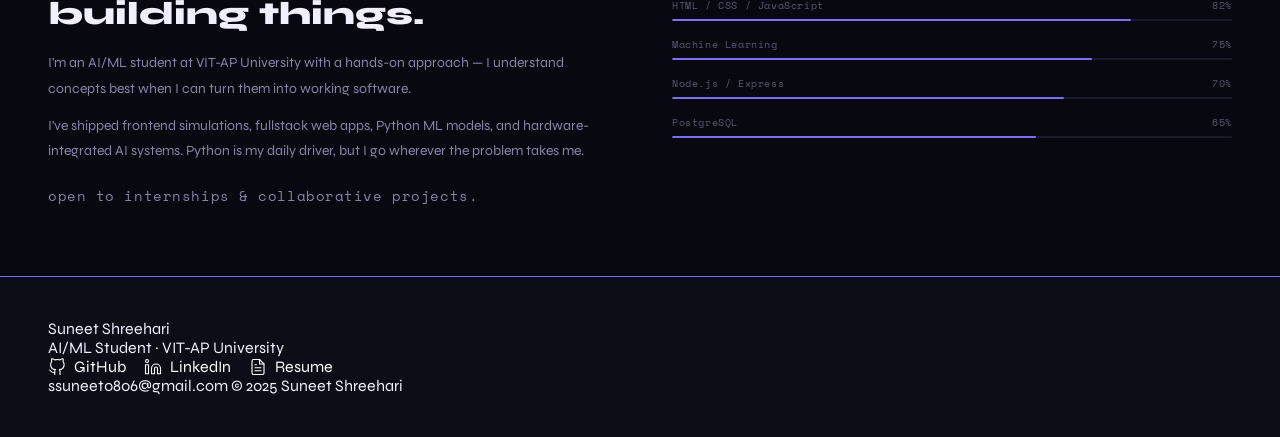
==== commit 5aaf20f8: "Add Academix project section to index.html" ====
--- a/index.html
+++ b/index.html
@@ -192,6 +192,8 @@
         <a href="https://github.com/Suneet0806/Student_Performance_Predictor" target="_blank" rel="noopener" class="pc-link">view project →</a>
       </div>
 
+      <!-- Academix — Fullstack -->
+
       <div class="pc" data-type="fullstack">
   <div class="pc-top">
     <div class="pc-icon">🎓</div>
@@ -208,6 +210,7 @@
     <span class="pill">Express.js</span>
     <span class="pill">MongoDB</span>
   </div>
+         <a href="https://github.com/Suneet0806/Academix" target="_blank" rel="noopener" class="pc-link">view project →</a>
     </div>
     
 
--- a/style.css
+++ b/style.css
@@ -567,6 +567,35 @@
 /* ══════════════════════════════════════════
    FOOTER / CONTACT
    ══════════════════════════════════════════ */
+.footer-links {
+  display: flex;
+  gap: 18px;
+  align-items: center;
+  flex-wrap: wrap;
+}
+
+.footer-link {
+  display: inline-flex;
+  align-items: center;
+  gap: 8px;
+  color: #ffffff;
+  text-decoration: none;
+  transition: color 0.3s ease;
+}
+
+.footer-link:visited {
+  color: #ffffff;
+}
+
+.footer-link:hover {
+  color: #8b5cf6; /* or var(--purple-light) */
+}
+
+.footer-link svg {
+  width: 18px;
+  height: 18px;
+  stroke: currentColor;
+}
 
 footer {
   border-top: 1px solid var(--purple);
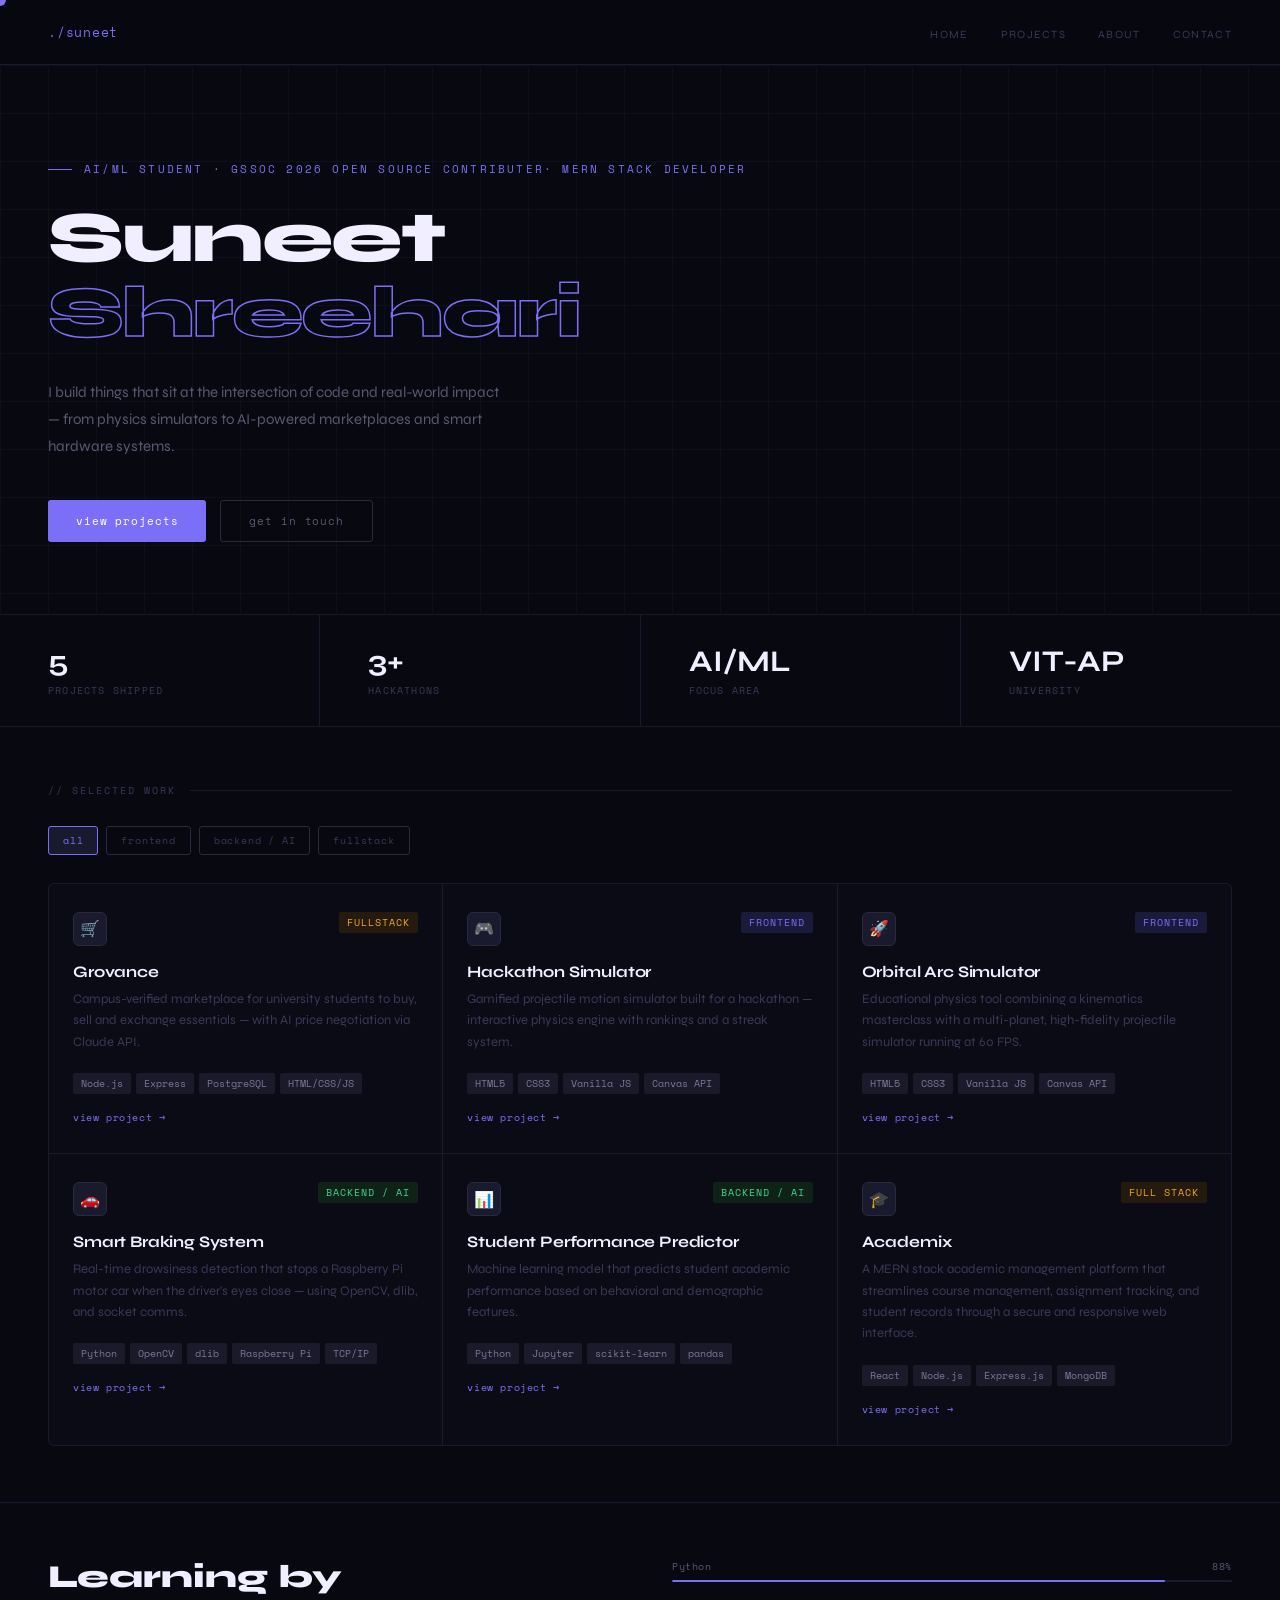
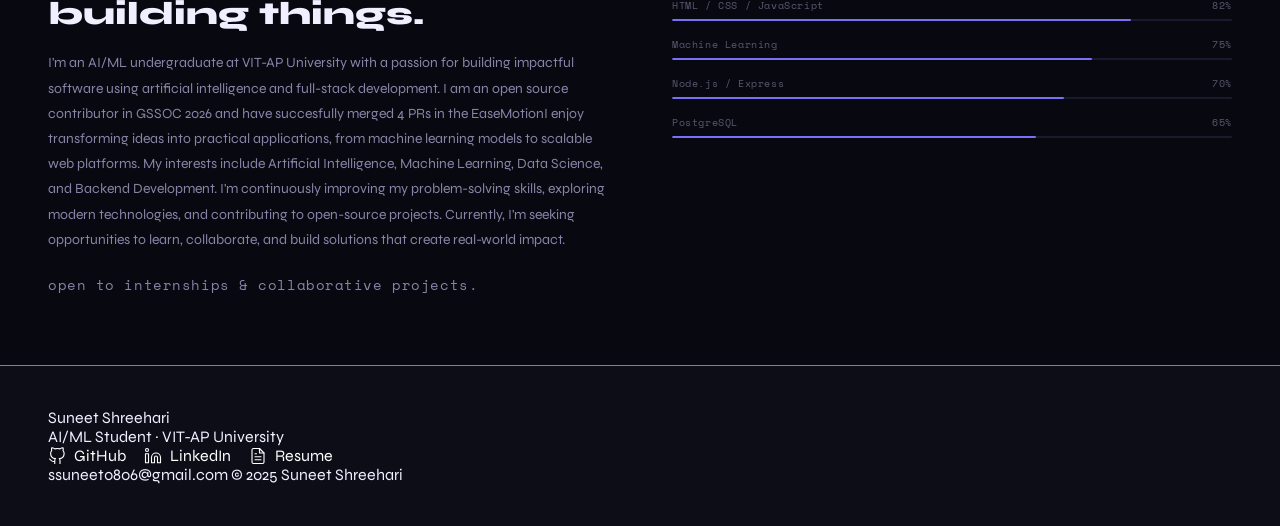
==== commit 07f51242: "Revise about section in index.html Updated personal description to reflect current status and intere" ====
--- a/index.html
+++ b/index.html
@@ -224,8 +224,9 @@
   <div class="about-section" id="about">
     <div class="about-text">
       <h2>Learning by<br>building things.</h2>
-      <p>I'm an AI/ML student at VIT-AP University with a hands-on approach — I understand concepts best when I can turn them into working software.</p>
-      <p>I've shipped frontend simulations, fullstack web apps, Python ML models, and hardware-integrated AI systems. Python is my daily driver, but I go wherever the problem takes me.</p>
+      <p>I'm an AI/ML undergraduate at VIT-AP University with a passion for building impactful software using artificial intelligence and full-stack development. I am an open source contributor in GSSOC 2026 and have succesfully merged 4 PRs in the EaseMotionI enjoy transforming ideas into practical applications, from machine learning models to scalable web platforms.
+My interests include Artificial Intelligence, Machine Learning, Data Science, and Backend Development. I'm continuously improving my problem-solving skills, exploring modern technologies, and contributing to open-source projects.
+Currently, I'm seeking opportunities to learn, collaborate, and build solutions that create real-world impact.</p>
       <p class="about-mono">open to internships &amp; collaborative projects.</p>
     </div>
 
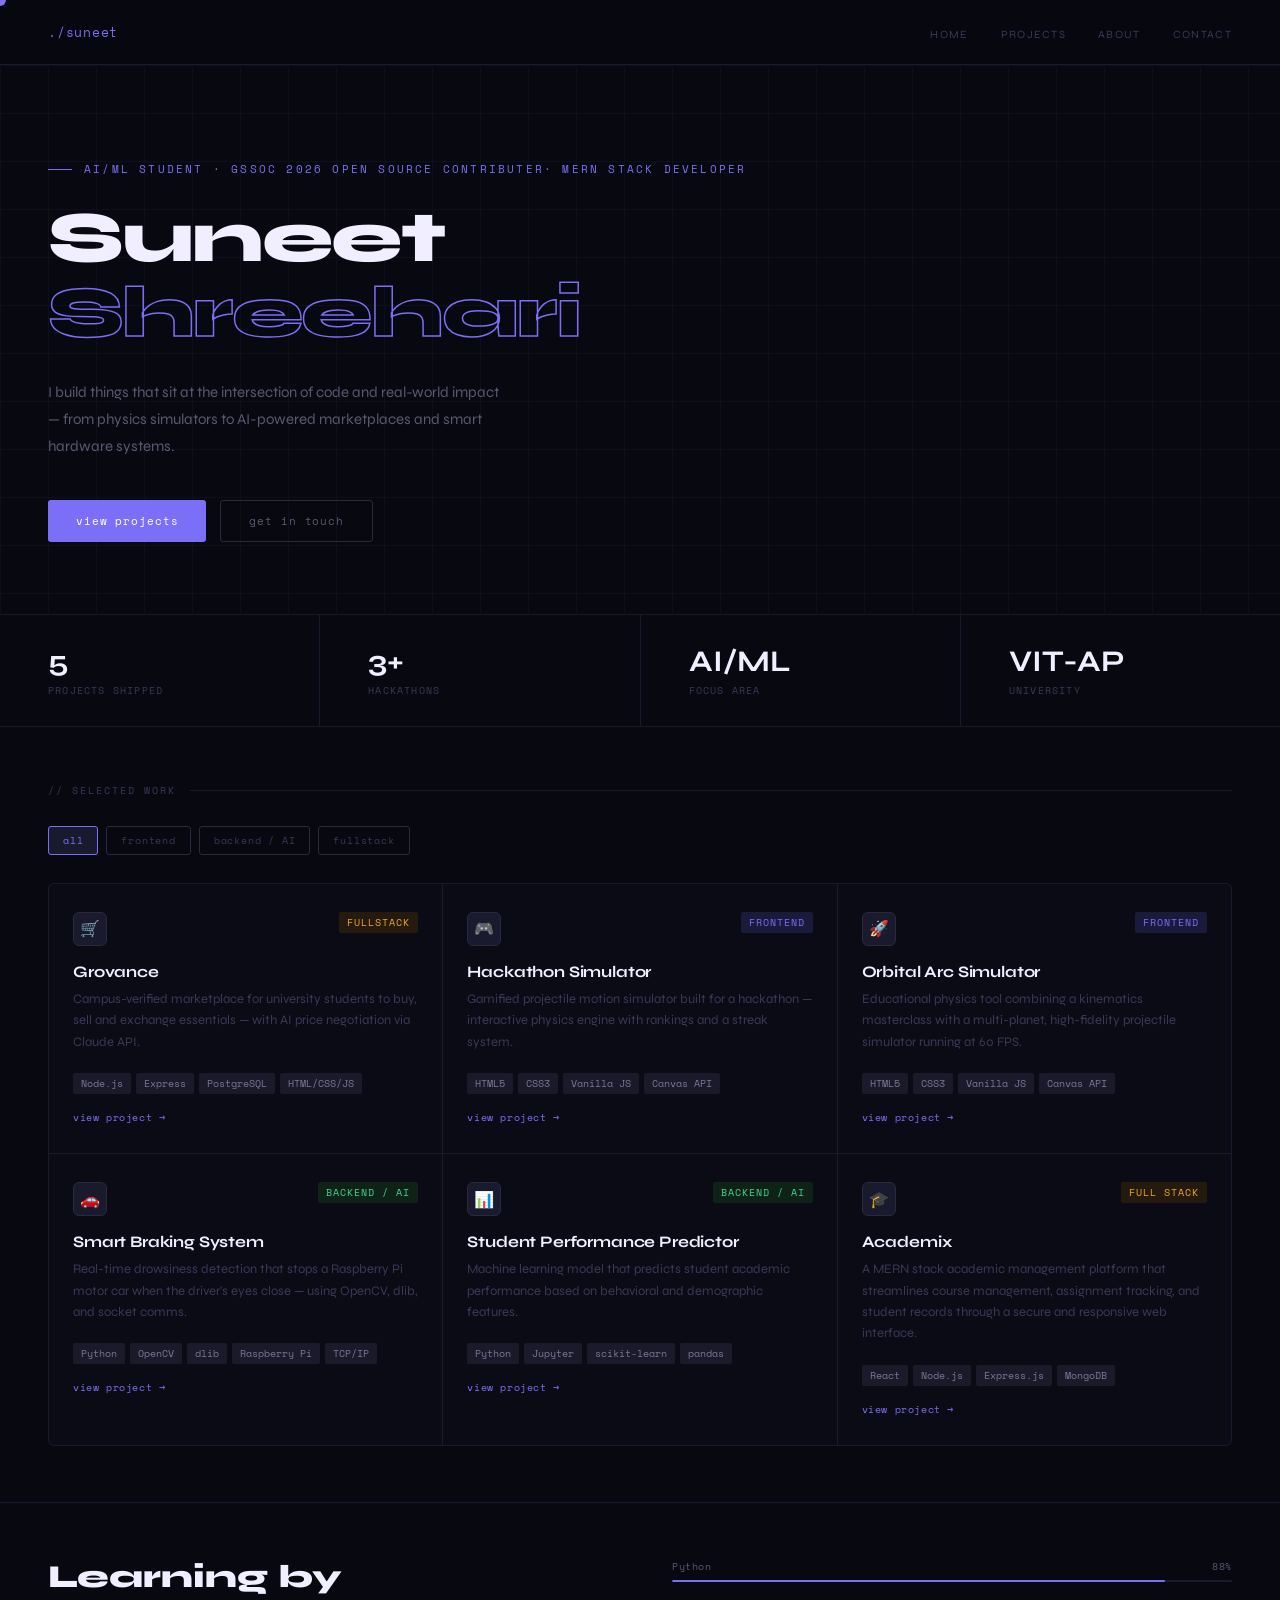
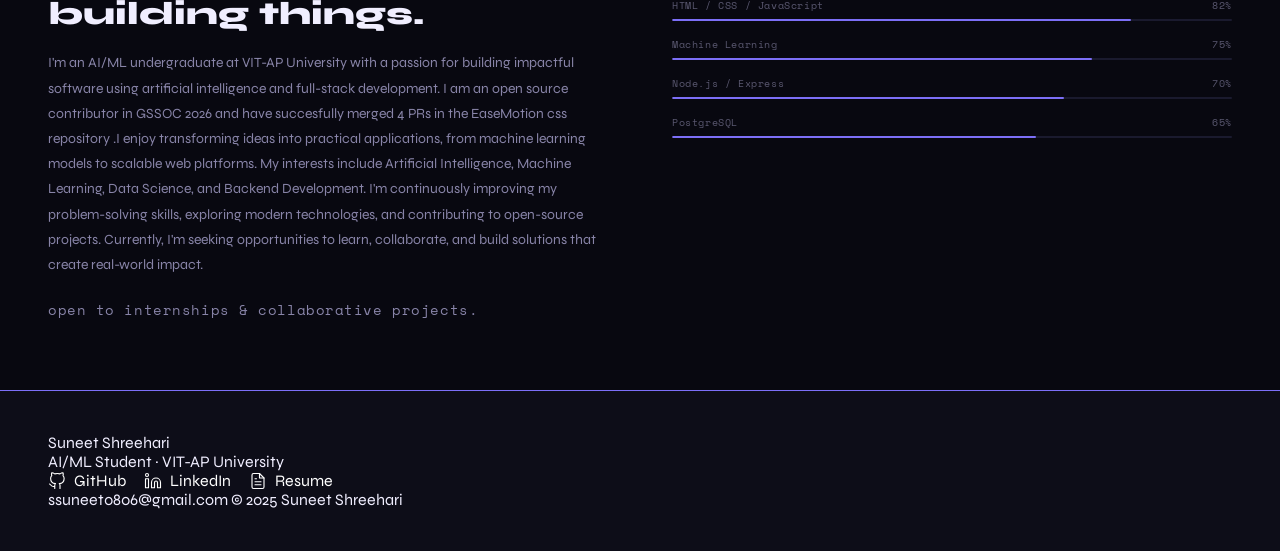
==== commit 7fbfe046: "Revise about section content in index.html Updated personal description in the about section." ====
--- a/index.html
+++ b/index.html
@@ -224,7 +224,7 @@
   <div class="about-section" id="about">
     <div class="about-text">
       <h2>Learning by<br>building things.</h2>
-      <p>I'm an AI/ML undergraduate at VIT-AP University with a passion for building impactful software using artificial intelligence and full-stack development. I am an open source contributor in GSSOC 2026 and have succesfully merged 4 PRs in the EaseMotionI enjoy transforming ideas into practical applications, from machine learning models to scalable web platforms.
+      <p>I'm an AI/ML undergraduate at VIT-AP University with a passion for building impactful software using artificial intelligence and full-stack development. I am an open source contributor in GSSOC 2026 and have succesfully merged 4 PRs in the EaseMotion css repository .I enjoy transforming ideas into practical applications, from machine learning models to scalable web platforms.
 My interests include Artificial Intelligence, Machine Learning, Data Science, and Backend Development. I'm continuously improving my problem-solving skills, exploring modern technologies, and contributing to open-source projects.
 Currently, I'm seeking opportunities to learn, collaborate, and build solutions that create real-world impact.</p>
       <p class="about-mono">open to internships &amp; collaborative projects.</p>
